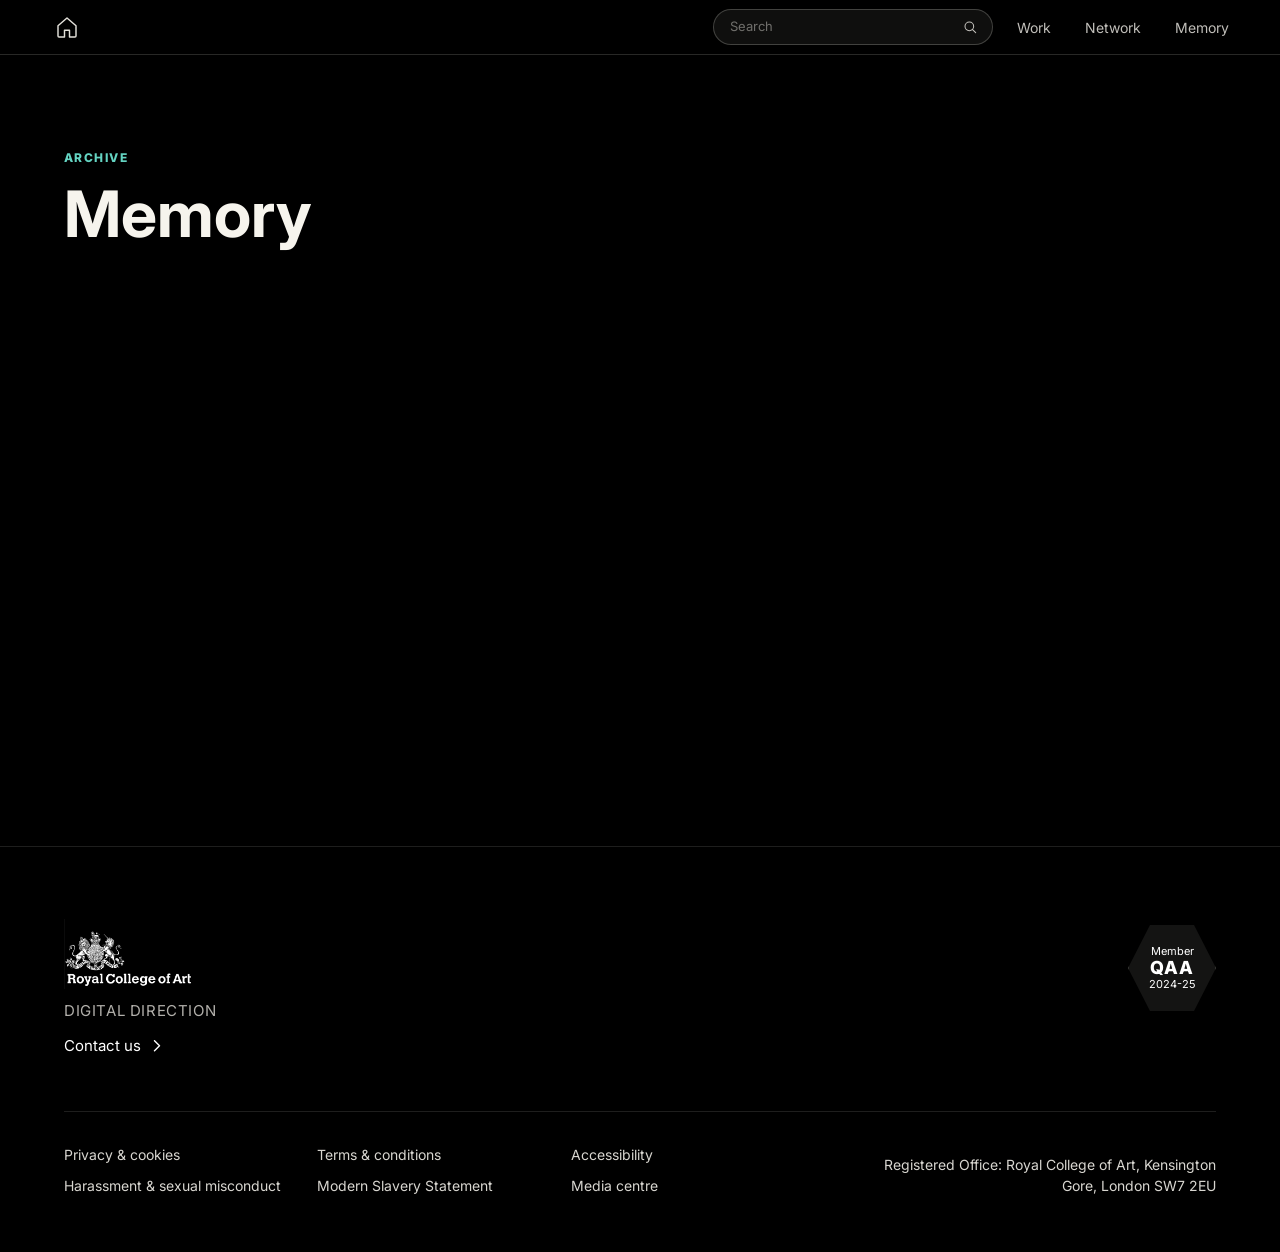
==== memory.html @ de83bcec "Update DD site with waterfall wall, network animation, and full member profiles. Add profile-driven " ====
<!doctype html>
<html lang="en">
  <head>
    <meta charset="utf-8">
    <meta name="viewport" content="width=device-width, initial-scale=1, viewport-fit=cover">
    <meta name="description" content="Memory">
    <title>Memory | Company Studio</title>
    <script src="js/responsive-controller.20260614-v1.js"></script>
    <link rel="preconnect" href="https://fonts.googleapis.com">
    <link rel="preconnect" href="https://fonts.gstatic.com" crossorigin>
    <link href="https://fonts.googleapis.com/css2?family=Inter:wght@400;700;800&display=swap" rel="stylesheet">
    <link rel="stylesheet" href="css/styles.css?v=20260903-memory">
  </head>
  <body>
    <header class="site-header solid" aria-label="Primary navigation">
      <a class="brand" href="index.html" aria-label="Home">
        <span class="brand-mark home-mark" aria-hidden="true">
          <svg viewBox="0 0 24 24" focusable="false">
            <path d="M3 10.8 12 3l9 7.8V21a1 1 0 0 1-1 1h-5.5v-6.8h-5V22H4a1 1 0 0 1-1-1V10.8Z"></path>
          </svg>
        </span>
      </a>
      <nav class="nav-links" aria-label="Main menu">
        <a href="index.html#work">Work</a>
        <a href="index.html#network">Network</a>
        <a href="memory.html" aria-current="page">Memory</a>
      </nav>
    </header>

    <main class="memory-page">
      <section class="memory-hero" aria-labelledby="memory-title">
        <p class="eyebrow">Archive</p>
        <h1 id="memory-title">Memory</h1>
      </section>
    </main>

    <script src="js/site-footer.20260903-v1.js?v=20260903-footer4"></script>
    <script src="js/header-search.20260902-v1.js?v=20260902-search-enter"></script>
  </body>
</html>
---- css/styles.css ----
:root {
  /* Responsive system:
     mobile <= 680px, tablet <= 1024px, desktop <= 1440px, wide > 1440px.
     CSS media queries own layout. JS only annotates html[data-breakpoint/data-input]. */
  --bg: #050812;
  --ink: #f6f4ed;
  --muted: #aeb5c2;
  --line: rgba(246, 244, 237, 0.18);
  --panel: rgba(11, 18, 30, 0.78);
  --accent: #e7f0ff;
  --amber: #e7b45d;
  --teal: #64d4c2;
  --coral: #eb756d;
  --green: #9fce7a;
  --page-gutter: clamp(18px, 4vw, 56px);
  --section-gutter: clamp(18px, 5vw, 156px);
  --home-gutter-extra: 0px;
  --header-height: 54px;
  --dock-size: 38px;
  /* Type scale from person "Related Works" block:
     body ≈ 17px, display ≈ 2.6–2.8× body. Profile panel uses the same ratio. */
  --text-body: clamp(15px, 0.95vw + 0.55rem, 17px);
  --text-display: clamp(28px, 2.4vw + 0.85rem, 48px);
  --text-name: clamp(36px, 4.2vw + 0.6rem, 88px);
  --text-project: clamp(28px, 2.4vw + 0.85rem, 48px);
  --text-label: clamp(11px, 0.35vw + 0.55rem, 12px);
  --text-social: clamp(14px, 0.55vw + 0.55rem, 17px);
  --text-media: clamp(18px, 1.6vw + 0.4rem, 42px);
  color-scheme: dark;
}

* {
  box-sizing: border-box;
}

html {
  scroll-behavior: smooth;
  background: #000;
  overflow-x: clip;
}

body {
  margin: 0;
  min-width: 320px;
  background: #000;
  color: var(--ink);
  font-family: Inter, ui-sans-serif, system-ui, -apple-system, BlinkMacSystemFont, "Segoe UI", sans-serif;
  overflow-x: clip;
}

body.profile-open {
  overflow: hidden;
}

body.home-page {
  --home-gutter-extra: 50px;
  --page-gutter: calc(clamp(18px, 4vw, 56px) + var(--home-gutter-extra));
  --section-gutter: calc(clamp(18px, 5vw, 156px) + var(--home-gutter-extra));
}

a {
  color: inherit;
  text-decoration: none;
}

.site-header {
  position: fixed;
  z-index: 20;
  top: 0;
  left: 0;
  right: 0;
  display: flex;
  align-items: center;
  justify-content: space-between;
  gap: 24px;
  min-height: var(--header-height);
  padding: max(9px, env(safe-area-inset-top)) var(--page-gutter) 9px;
  background: rgba(0, 0, 0, 0.5);
  border-bottom: 1px solid rgba(246, 244, 237, 0.16);
  box-shadow: 0 18px 40px rgba(0, 0, 0, 0.16);
  backdrop-filter: blur(26px) saturate(145%);
  -webkit-backdrop-filter: blur(26px) saturate(145%);
}

.site-header.solid {
  background: rgba(0, 0, 0, 0.5);
}

.brand {
  display: inline-flex;
  align-items: center;
  gap: 0;
  font-weight: 700;
}

.brand-mark {
  display: grid;
  width: 32px;
  height: 32px;
  place-items: center;
  border: 0;
  background: transparent;
  font-size: 13px;
  letter-spacing: 0;
}

.home-mark svg {
  width: 24px;
  height: 24px;
  overflow: visible;
}

.home-mark path {
  fill: none;
  stroke: rgba(246, 244, 237, 0.92);
  stroke-width: 1.45;
  stroke-linecap: round;
  stroke-linejoin: round;
}

.brand-name {
  display: none;
}

.visually-hidden {
  position: absolute;
  width: 1px;
  height: 1px;
  overflow: hidden;
  clip: rect(0 0 0 0);
  clip-path: inset(50%);
  white-space: nowrap;
}

.memory-page {
  min-height: calc(100dvh - var(--header-height));
  padding: calc(var(--header-height) + clamp(48px, 8vw, 96px)) var(--section-gutter)
    clamp(72px, 10vw, 120px);
  background: #000;
  color: var(--ink);
}

.memory-hero {
  display: grid;
  gap: 18px;
}

.memory-hero .eyebrow {
  color: var(--teal);
  margin: 0;
}

.memory-hero h1 {
  margin: 0;
  font-size: clamp(30px, 5vw, 72px);
  line-height: 0.98;
}

.section-anchor {
  display: block;
  height: 0;
  scroll-margin-top: calc(var(--header-height) + 12px);
}

.nav-links {
  display: flex;
  align-items: center;
  gap: clamp(14px, 3vw, 34px);
  color: rgba(246, 244, 237, 0.78);
  font-size: 14px;
}

.nav-links a {
  padding: 8px 0;
}

.nav-links a:hover {
  color: var(--ink);
}

.header-search {
  position: relative;
  flex: 1 1 auto;
  width: min(280px, 34vw);
  max-width: 280px;
  margin-left: auto;
}

.header-search-field {
  display: flex;
  align-items: center;
  gap: 6px;
  min-height: 36px;
  padding: 0 8px 0 14px;
  border: 1px solid rgba(246, 244, 237, 0.22);
  border-radius: 999px;
  background: rgba(246, 244, 237, 0.06);
  transition: border-color 180ms ease, background 180ms ease;
}

.header-search-field:focus-within {
  border-color: rgba(246, 244, 237, 0.42);
  background: rgba(246, 244, 237, 0.1);
}

.header-search-input {
  flex: 1 1 auto;
  min-width: 0;
  border: 0;
  background: transparent;
  color: var(--ink);
  font: inherit;
  font-size: 13px;
  line-height: 1.2;
  outline: none;
}

.header-search-input::placeholder {
  color: rgba(246, 244, 237, 0.42);
}

.header-search-input::-webkit-search-cancel-button {
  -webkit-appearance: none;
}

.header-search-button {
  display: grid;
  flex-shrink: 0;
  place-items: center;
  width: 28px;
  height: 28px;
  border: 0;
  border-radius: 50%;
  background: transparent;
  color: rgba(246, 244, 237, 0.78);
  padding: 0;
  cursor: pointer;
  transition: color 180ms ease, background 180ms ease;
}

.header-search-button:hover {
  color: var(--ink);
  background: rgba(246, 244, 237, 0.08);
}

.header-search-button svg {
  width: 16px;
  height: 16px;
}

.header-search-results {
  position: absolute;
  z-index: 40;
  top: calc(100% + 8px);
  left: 0;
  right: 0;
  overflow: hidden;
  border: 1px solid rgba(246, 244, 237, 0.18);
  border-radius: 14px;
  background: rgba(8, 8, 8, 0.96);
  box-shadow: 0 18px 40px rgba(0, 0, 0, 0.38);
  backdrop-filter: blur(18px);
  -webkit-backdrop-filter: blur(18px);
}

.header-search-result {
  display: block;
  width: 100%;
  border: 0;
  border-bottom: 1px solid rgba(246, 244, 237, 0.08);
  background: transparent;
  color: rgba(246, 244, 237, 0.88);
  padding: 11px 14px;
  font: inherit;
  font-size: 13px;
  line-height: 1.35;
  text-align: left;
  cursor: pointer;
}

.header-search-result:last-child {
  border-bottom: 0;
}

.header-search-result:hover,
.header-search-result:focus-visible {
  background: rgba(246, 244, 237, 0.08);
  color: var(--ink);
  outline: none;
}

.profile-panel-header .header-search {
  width: min(220px, 28vw);
  max-width: 220px;
}

.profile-panel-header .nav-links {
  margin-left: clamp(8px, 1.5vw, 14px);
  margin-right: clamp(8px, 1.5vw, 14px);
}

.social-dock {
  position: fixed;
  z-index: 30;
  left: clamp(14px, 2vw, 28px);
  bottom: clamp(14px, 2vw, 28px);
  display: flex;
  flex-direction: column;
  gap: 10px;
}

.social-dock a {
  display: grid;
  width: 38px;
  height: 38px;
  place-items: center;
  border: 1px solid rgba(246, 244, 237, 0.26);
  background: rgba(5, 8, 18, 0.5);
  color: var(--ink);
  font-size: 12px;
  font-weight: 700;
  backdrop-filter: blur(12px);
  transition: border-color 180ms ease, background 180ms ease, transform 180ms ease;
}

.social-dock a:hover {
  border-color: rgba(246, 244, 237, 0.72);
  background: rgba(246, 244, 237, 0.13);
  transform: translateX(3px);
}

.play-icon {
  width: 0;
  height: 0;
  margin-left: 3px;
  border-top: 7px solid transparent;
  border-bottom: 7px solid transparent;
  border-left: 12px solid var(--ink);
}

.hero {
  position: relative;
  min-height: 96vh;
  min-height: 100svh;
  overflow: hidden;
  background:
    radial-gradient(circle at 50% 42%, rgba(231, 240, 255, 0.06), transparent 46%),
    #000;
}

.network-canvas {
  position: absolute;
  inset: 0;
  width: 100%;
  height: 100%;
  z-index: 1;
  display: block;
  pointer-events: auto;
  touch-action: pan-y;
}

.hero-copy {
  position: relative;
  z-index: 2;
  width: min(740px, calc(100% - 36px));
  padding: 18vh clamp(18px, 4vw, 56px) 0;
  pointer-events: none;
}

.eyebrow {
  margin: 0 0 14px;
  color: var(--teal);
  font-size: 12px;
  font-weight: 800;
  letter-spacing: 0.12em;
  text-transform: uppercase;
}

.hero h1,
.project-hero h1 {
  margin: 0;
  max-width: 11ch;
  font-size: clamp(56px, 11vw, 150px);
  line-height: 0.9;
  letter-spacing: 0;
}

.hero p:not(.eyebrow) {
  max-width: 520px;
  margin: 28px 0 0;
  color: rgba(246, 244, 237, 0.74);
  font-size: clamp(17px, 2vw, 22px);
  line-height: 1.45;
}

.hero-status {
  position: absolute;
  z-index: 3;
  right: clamp(18px, 4vw, 56px);
  bottom: 32px;
  max-width: calc(100% - 36px);
  padding: 10px 12px;
  border: 1px solid var(--line);
  background: rgba(5, 8, 18, 0.48);
  color: rgba(246, 244, 237, 0.72);
  font-size: 13px;
  backdrop-filter: blur(12px);
  opacity: 0;
  transform: translateY(8px);
  transition: opacity 180ms ease, transform 180ms ease;
}

.hero:hover .hero-status {
  opacity: 1;
  transform: translateY(0);
}

.profile-panel {
  position: fixed;
  z-index: 60;
  inset: 0;
  color: var(--ink);
  font-family: Inter, ui-sans-serif, system-ui, -apple-system, BlinkMacSystemFont, "Segoe UI", sans-serif;
}

.profile-panel[hidden] {
  display: none;
}

.profile-scrim {
  position: absolute;
  inset: 0;
  border: 0;
  background: rgba(0, 0, 0, 0.72);
  cursor: default;
  opacity: 0;
  backdrop-filter: blur(8px);
  -webkit-backdrop-filter: blur(8px);
  transition: opacity 260ms ease;
}

.profile-sheet {
  position: absolute;
  top: var(--header-height);
  left: 0;
  right: 0;
  bottom: 0;
  overflow: auto;
  overflow-x: clip;
  background: #000;
  transform: translateY(28px);
  opacity: 0;
  transition: opacity 260ms ease, transform 260ms ease;
}

.profile-panel.is-open .profile-scrim,
.profile-panel.is-open .profile-sheet {
  opacity: 1;
}

.profile-panel.is-open .profile-sheet {
  transform: translateY(0);
}

.profile-panel-header {
  position: fixed;
  z-index: 72;
  top: 0;
  left: 0;
  right: 0;
}

.profile-panel-header .profile-close {
  position: static;
  z-index: auto;
  flex-shrink: 0;
  width: 40px;
  height: 40px;
  font-size: 26px;
}

.profile-close {
  position: fixed;
  z-index: 70;
  top: max(16px, env(safe-area-inset-top));
  right: max(16px, env(safe-area-inset-right));
  display: grid;
  place-items: center;
  width: 44px;
  height: 44px;
  border: 1px solid rgba(246, 244, 237, 0.24);
  border-radius: 50%;
  background: rgba(0, 0, 0, 0.72);
  color: var(--ink);
  padding: 0;
  font: inherit;
  font-size: 28px;
  line-height: 1;
  cursor: pointer;
  backdrop-filter: blur(12px);
  -webkit-backdrop-filter: blur(12px);
}

.profile-close:hover {
  border-color: rgba(246, 244, 237, 0.5);
  background: rgba(246, 244, 237, 0.1);
}

.profile-layout {
  display: grid;
  grid-template-columns: minmax(0, 1fr) minmax(0, 2fr);
  gap: clamp(40px, 6vw, 80px);
  box-sizing: border-box;
  width: 100%;
  max-width: none;
  margin: 0;
  padding:
    clamp(56px, 8vw, 88px)
    clamp(24px, 12.5vw, 12.5%)
    clamp(40px, 6vw, 88px);
}

.profile-aside,
.profile-work {
  min-width: 0;
}

.profile-aside {
  position: sticky;
  top: clamp(24px, 4vw, 40px);
  align-self: start;
  max-height: calc(100dvh - var(--header-height) - clamp(24px, 4vw, 40px) - clamp(40px, 6vw, 88px));
  overflow-y: auto;
  scrollbar-width: thin;
  scrollbar-color: rgba(246, 244, 237, 0.24) transparent;
}

.profile-section-kicker {
  display: inline-block;
  margin: 0;
  padding: 8px 14px;
  color: var(--muted);
  background: rgba(174, 181, 194, 0.12);
  border: 1px solid rgba(174, 181, 194, 0.32);
  border-radius: 999px;
  font-size: 15px;
  font-weight: 400;
  line-height: 25px;
  letter-spacing: -0.04em;
  text-transform: uppercase;
}

.profile-aside h2 {
  margin: 33px 0 0;
  max-width: none;
  font-size: clamp(36px, 4.8vw, 70px);
  font-weight: 800;
  line-height: 1;
  letter-spacing: -0.02em;
  text-wrap: balance;
}

.profile-bio {
  margin: clamp(24px, 3vw, 40px) 0 0;
  max-width: none;
  color: #fff;
  font-size: 15px;
  font-weight: 400;
  line-height: 25px;
  letter-spacing: -0.04em;
  text-align: justify;
  text-justify: inter-word;
  hyphens: auto;
  text-wrap: pretty;
}

.profile-bio p {
  margin: 0;
}

.profile-bio p + p {
  margin-top: clamp(16px, 2.2vw, 24px);
}

.profile-contact {
  margin: clamp(28px, 4vw, 48px) 0 0;
  padding: 0;
}

.profile-contact-row {
  display: grid;
  grid-template-columns: minmax(96px, 38%) minmax(0, 1fr);
  gap: clamp(12px, 2vw, 24px);
  align-items: start;
  margin: 0;
  padding: 14px 0;
  border-top: 1px solid rgba(255, 255, 255, 0.22);
}

.profile-contact-row:last-child {
  border-bottom: 1px solid rgba(255, 255, 255, 0.22);
}

.profile-contact-row dt {
  margin: 0;
  color: #fff;
  font-size: 15px;
  font-weight: 400;
  line-height: 25px;
  letter-spacing: -0.04em;
}

.profile-contact-row dd {
  margin: 0;
  color: #fff;
  font-size: 15px;
  font-weight: 400;
  line-height: 25px;
  letter-spacing: -0.04em;
  text-align: right;
  overflow-wrap: anywhere;
  word-break: break-word;
}

.profile-contact-row a {
  display: inline-block;
  color: inherit;
  text-decoration: none;
  transform: scale(1);
  transform-origin: right center;
  transition: transform 520ms cubic-bezier(0.19, 1, 0.22, 1);
}

.profile-contact-row a:hover {
  transform: scale(1.04);
  text-decoration: underline;
  text-underline-offset: 3px;
}

.profile-figure {
  margin: clamp(32px, 4vw, 56px) 0 0;
  overflow: visible;
}

.profile-figure[hidden] {
  display: none;
}

.profile-media {
  display: block;
  width: 100%;
  height: auto;
  aspect-ratio: auto;
  object-fit: contain;
  object-position: center top;
  background: #111;
  transform: scale(1);
  transition: transform 1000ms cubic-bezier(0.22, 1, 0.36, 1);
}

.profile-figure:hover .profile-media,
.profile-work-gallery .profile-figure:hover .profile-media {
  transform: scale(1.04);
}

.profile-work {
  min-width: 0;
  display: flex;
  flex-direction: column;
}

.profile-work-offset {
  width: 100%;
  aspect-ratio: 16 / 9;
  margin-bottom: clamp(28px, 4vw, 48px);
  flex-shrink: 0;
  pointer-events: none;
}

.profile-figure-portrait {
  overflow: visible;
}

.profile-figure-portrait.profile-figure-placeholder {
  aspect-ratio: 3 / 4;
  min-height: 180px;
  background: rgba(255, 255, 255, 0.04);
}

.profile-figure-placeholder .profile-media {
  visibility: hidden;
}

.profile-work-intro {
  flex-shrink: 0;
}

.profile-project-video {
  display: flex;
  flex-direction: column;
  gap: clamp(16px, 2vw, 24px);
  margin: clamp(24px, 3vw, 40px) 0 0;
}

.profile-project-video[hidden] {
  display: none;
}

.profile-video-block + .profile-video-block {
  margin-top: clamp(20px, 2.5vw, 32px);
}

.profile-video-title {
  margin: 0 0 10px;
  color: rgba(255, 255, 255, 0.88);
  font-size: 13px;
  font-weight: 600;
  letter-spacing: 0.08em;
  text-transform: uppercase;
}

.profile-video-link {
  margin: 0;
}

.profile-video-link a {
  color: #fff;
  text-decoration: underline;
  text-underline-offset: 0.18em;
}

.profile-video-link a:hover {
  opacity: 0.82;
}

.profile-video-embed {
  position: relative;
  width: 100%;
  aspect-ratio: 16 / 9;
  overflow: hidden;
  background: rgba(255, 255, 255, 0.04);
}

.profile-video-embed iframe {
  position: absolute;
  inset: 0;
  width: 100%;
  height: 100%;
  border: 0;
}

.profile-figure-featured {
  margin: clamp(24px, 3vw, 40px) 0 0;
}

.profile-project-description {
  margin: clamp(24px, 3vw, 40px) 0 0;
  max-width: none;
  color: #fff;
  font-size: 15px;
  font-weight: 400;
  line-height: 25px;
  letter-spacing: -0.01em;
  text-align: justify;
  text-justify: inter-word;
  hyphens: auto;
  text-wrap: pretty;
}

.profile-project-description:empty {
  display: none;
}

.profile-project-description p {
  margin: 0 0 1em;
}

.profile-project-description p:last-child {
  margin-bottom: 0;
}

.profile-work h3 {
  margin: 33px 0 0;
  max-width: none;
  color: #fff;
  font-size: clamp(32px, 4.2vw, 64px);
  font-weight: 700;
  line-height: 1.02;
  letter-spacing: -0.02em;
  text-wrap: balance;
}

.profile-work-gallery {
  display: grid;
  gap: clamp(10px, 1.2vw, 16px);
  margin-top: clamp(24px, 3vw, 40px);
}

.profile-work-gallery:empty {
  display: none;
}

.profile-work-gallery .profile-figure {
  margin: 0;
}

.video-section {
  padding: 112px var(--section-gutter) 108px;
  background: #000;
  color: var(--ink);
}

.section-heading {
  display: grid;
  grid-template-columns: minmax(0, 1fr) minmax(0, 1fr);
  align-items: end;
  gap: 24px;
  margin: 0;
}

.video-section-intro {
  display: grid;
  grid-template-columns: minmax(0, 1fr) minmax(0, 1fr);
  column-gap: 24px;
  row-gap: 24px;
  align-items: end;
  width: 100%;
  margin: 0 0 32px;
}

.video-section-eyebrow {
  grid-column: 1;
  grid-row: 1;
  margin: 0;
  color: var(--teal);
}

.video-section-title {
  grid-column: 2;
  grid-row: 1;
  margin: 0;
  font-size: clamp(30px, 5vw, 72px);
  line-height: 0.98;
  letter-spacing: 0;
  justify-self: end;
  text-align: right;
}

.wall-tags {
  grid-column: 1 / -1;
  grid-row: 2;
  display: flex;
  flex-wrap: wrap;
  gap: 10px;
  width: 100%;
  margin: 0;
  padding: 0;
}

.wall-tag {
  flex: 0 0 auto;
  border: 1px solid rgba(246, 244, 237, 0.08);
  border-radius: 999px;
  background: rgba(246, 244, 237, 0.1);
  color: rgba(246, 244, 237, 0.68);
  font: inherit;
  font-size: 13px;
  line-height: 1;
  white-space: nowrap;
  padding: 10px 16px;
  cursor: pointer;
  transition: background 180ms ease, color 180ms ease, border-color 180ms ease;
}

.wall-tag:hover,
.wall-tag:focus-visible {
  color: var(--ink);
  background: rgba(246, 244, 237, 0.14);
  border-color: rgba(246, 244, 237, 0.16);
}

.wall-tag.is-active {
  color: var(--ink);
  background: rgba(246, 244, 237, 0.2);
  border-color: rgba(246, 244, 237, 0.24);
}

.section-heading .eyebrow {
  color: var(--teal);
  justify-self: start;
}

.section-heading h2 {
  margin: 0;
  font-size: clamp(30px, 5vw, 72px);
  line-height: 0.98;
  letter-spacing: 0;
  justify-self: end;
  text-align: right;
}

.contact-band h2,
.project-copy h2 {
  margin: 0;
  font-size: clamp(30px, 5vw, 72px);
  line-height: 0.98;
  letter-spacing: 0;
}

.video-grid {
  column-count: 5;
  column-gap: clamp(16px, 2vw, 24px);
  background: #000;
}

.video-card {
  display: inline-block;
  width: 100%;
  margin: 0 0 clamp(16px, 2vw, 24px);
  overflow: hidden;
  border-radius: 20px;
  background: transparent;
  color: var(--ink);
  break-inside: avoid;
  opacity: 0;
  transform: translateY(calc(24px + var(--scroll-shift, 0px)));
  transition: opacity 420ms ease, transform 420ms ease, box-shadow 220ms ease;
  will-change: transform, opacity;
}

.video-card:hover {
  box-shadow: 0 18px 40px rgba(0, 0, 0, 0.32);
}

.video-card.is-visible {
  opacity: 1;
  transform: translateY(var(--scroll-shift, 0px));
}

.video-thumb {
  position: relative;
  display: block;
  min-height: 220px;
  overflow: hidden;
  border-radius: 20px;
  background:
    linear-gradient(135deg, var(--tile-a), transparent 56%),
    linear-gradient(315deg, var(--tile-b), transparent 48%),
    #121923;
}

.video-thumb.has-image {
  position: relative;
  display: block;
  width: 100%;
  min-height: 0;
  overflow: hidden;
  background: #10141b;
}

.video-card:nth-child(5n + 1) .video-thumb.has-image { aspect-ratio: 4 / 5; }
.video-card:nth-child(5n + 2) .video-thumb.has-image { aspect-ratio: 3 / 4; }
.video-card:nth-child(5n + 3) .video-thumb.has-image { aspect-ratio: 1 / 1; }
.video-card:nth-child(5n + 4) .video-thumb.has-image { aspect-ratio: 5 / 6; }
.video-card:nth-child(5n + 5) .video-thumb.has-image { aspect-ratio: 4 / 5; }

.video-thumb.has-image img {
  position: absolute;
  inset: 0;
  z-index: 0;
  display: block;
  width: 100%;
  height: 100%;
  object-fit: cover;
  object-position: center;
  background: #10141b;
  transition: transform 280ms ease;
}

.video-card:hover .video-thumb.has-image img {
  transform: scale(1.04);
}

.video-thumb.has-image::before,
.video-thumb.has-image::after {
  content: none;
}

.video-card:nth-child(2n) .video-thumb:not(.has-image) {
  min-height: 360px;
}

.video-card:nth-child(3n) .video-thumb:not(.has-image) {
  min-height: 450px;
}

.video-thumb::before {
  content: none;
}

.video-info {
  position: absolute;
  z-index: 2;
  left: 0;
  right: 0;
  bottom: 0;
  padding: 14px 16px 16px;
  background: rgba(0, 0, 0, 0.6);
  border-radius: 0 0 20px 20px;
}

.video-info h3 {
  margin: 0;
  font-size: 14px;
  font-weight: 700;
  line-height: 1.35;
  color: #fff;
}

.video-info p {
  margin: 6px 0 0;
  color: rgba(246, 244, 237, 0.72);
  font-size: 12px;
  line-height: 1.4;
}

.video-youtube-link {
  display: inline-flex;
  width: fit-content;
  margin-top: 16px;
  border-bottom: 1px solid rgba(246, 244, 237, 0.56);
  color: rgba(246, 244, 237, 0.82);
  font-size: 12px;
  font-weight: 800;
  letter-spacing: 0.04em;
  text-transform: uppercase;
}

.video-youtube-link:hover {
  color: var(--ink);
  border-bottom-color: var(--ink);
}

.video-card:hover .video-thumb:not(.has-image) {
  filter: saturate(1.12) contrast(1.04);
}

.load-more-wrap {
  display: flex;
  justify-content: center;
  padding: 36px 0 0;
}

.load-more-button {
  min-width: 150px;
  border: 1px solid rgba(246, 244, 237, 0.28);
  background: rgba(246, 244, 237, 0.08);
  color: var(--ink);
  padding: 13px 18px;
  font: inherit;
  font-size: 14px;
  font-weight: 800;
  cursor: pointer;
  transition: background 180ms ease, transform 180ms ease;
}

.load-more-button:hover {
  background: rgba(246, 244, 237, 0.16);
  transform: translateY(-1px);
}

.load-more-button[hidden] {
  display: none;
}

.contact-band {
  display: flex;
  align-items: end;
  justify-content: space-between;
  gap: 28px;
  padding: 74px var(--page-gutter) 92px;
  background: #000;
}

.contact-band .eyebrow {
  color: var(--amber);
}

.text-link,
.back-link {
  display: inline-flex;
  width: fit-content;
  border-bottom: 1px solid currentColor;
  color: var(--ink);
  font-weight: 700;
}

.project-page {
  background: #000;
  color: var(--ink);
}

.person-page {
  min-height: 100vh;
  background: #000;
  color: var(--ink);
}

.project-hero {
  min-height: 68vh;
  padding: 132px clamp(18px, 4vw, 56px) 64px;
  background:
    linear-gradient(135deg, rgba(5, 8, 18, 0.22), rgba(5, 8, 18, 0.72)),
    var(--detail-bg, #18212c);
  color: var(--ink);
}

.person-hero {
  min-height: 58vh;
  padding: 132px clamp(18px, 4vw, 56px) 64px;
  background:
    radial-gradient(circle at 26% 28%, rgba(168, 38, 255, 0.32), transparent 34%),
    linear-gradient(135deg, #050509 0%, #161022 54%, #050509 100%);
  color: var(--ink);
}

.back-link {
  margin-bottom: 48px;
  color: rgba(246, 244, 237, 0.84);
}

.project-kicker {
  margin-bottom: 14px;
  color: var(--teal);
  font-size: 12px;
  font-weight: 800;
  letter-spacing: 0.12em;
  text-transform: uppercase;
}

.project-hero p {
  max-width: 660px;
  margin: 26px 0 0;
  color: rgba(246, 244, 237, 0.72);
  font-size: clamp(18px, 2vw, 24px);
  line-height: 1.45;
}

.person-hero h1 {
  max-width: min(18ch, 100%);
  margin: 0;
  font-size: var(--text-name);
  line-height: 0.96;
  letter-spacing: -0.02em;
  text-wrap: balance;
}

.person-hero p:not(.project-kicker) {
  max-width: min(68ch, 100%);
  margin: 24px 0 0;
  color: rgba(246, 244, 237, 0.72);
  font-size: var(--text-body);
  line-height: 1.55;
}

.project-layout {
  display: grid;
  grid-template-columns: minmax(0, 1.35fr) minmax(300px, 0.65fr);
  gap: clamp(24px, 4vw, 56px);
  padding: 56px clamp(18px, 4vw, 56px) 100px;
}

.person-layout {
  display: grid;
  grid-template-columns: minmax(0, 1.25fr) minmax(300px, 0.75fr);
  gap: clamp(24px, 4vw, 56px);
  padding: 56px clamp(18px, 4vw, 56px) 100px;
}

.project-media {
  min-height: 58vh;
  background:
    linear-gradient(135deg, var(--tile-a), transparent 58%),
    linear-gradient(315deg, var(--tile-b), transparent 48%),
  #10141b;
}

.person-work-preview {
  display: grid;
  min-height: 54vh;
  place-items: center;
  overflow: hidden;
  background:
    linear-gradient(135deg, rgba(168, 38, 255, 0.92), transparent 58%),
    linear-gradient(315deg, rgba(100, 212, 194, 0.72), transparent 48%),
    #10141b;
  color: rgba(246, 244, 237, 0.76);
  font-size: var(--text-media);
  font-weight: 800;
}

.project-copy {
  align-self: start;
  position: sticky;
  top: 104px;
}

.project-copy h2 {
  font-size: var(--text-display);
  line-height: 1.05;
}

.project-copy p {
  color: rgba(246, 244, 237, 0.72);
  font-size: var(--text-body);
  line-height: 1.65;
}

.project-meta {
  display: grid;
  gap: 12px;
  margin: 30px 0 0;
}

.project-meta div {
  display: flex;
  justify-content: space-between;
  gap: 18px;
  padding-top: 12px;
  border-top: 1px solid rgba(246, 244, 237, 0.18);
}

.project-meta dt {
  color: rgba(246, 244, 237, 0.54);
  font-size: var(--text-label);
  font-weight: 800;
  text-transform: uppercase;
}

.project-meta dd {
  margin: 0;
  text-align: right;
  font-size: var(--text-body);
}

.hero-status {
  display: none !important;
}

@media (max-width: 1600px) {
  .video-grid {
    column-count: 4;
  }
}

@media (max-width: 1200px) {
  .video-grid {
    column-count: 3;
  }
}

@media (max-width: 1024px) {
  .video-grid {
    column-count: 2;
  }

  .project-layout,
  .person-layout {
    grid-template-columns: 1fr;
  }

  .profile-layout {
    grid-template-columns: 1fr;
    gap: clamp(40px, 8vw, 64px);
    padding:
      clamp(64px, 10vw, 88px)
      clamp(22px, 6vw, 48px)
      clamp(40px, 6vw, 72px);
  }

  .profile-aside {
    position: static;
    max-height: none;
    overflow-y: visible;
  }

  .profile-aside h2,
  .profile-work h3 {
    max-width: none;
  }

  .project-copy {
    position: static;
  }
}

@media (max-width: 680px) {
  :root {
    --header-height: 52px;
    --page-gutter: 16px;
    --section-gutter: 16px;
    --text-body: clamp(14px, 3.6vw, 16px);
    --text-display: clamp(24px, 6.4vw, 34px);
    --text-name: clamp(30px, 8.2vw, 46px);
    --text-project: clamp(24px, 6.4vw, 34px);
    --text-social: 14px;
    --text-media: clamp(16px, 4.5vw, 28px);
  }

  body.home-page {
    --page-gutter: calc(16px + var(--home-gutter-extra));
    --section-gutter: calc(16px + var(--home-gutter-extra));
  }

  .site-header {
    gap: 12px;
  }

  .header-search {
    width: min(160px, 34vw);
    max-width: 160px;
  }

  .header-search-input {
    font-size: 12px;
  }

  .profile-panel-header .header-search {
    width: min(120px, 26vw);
    max-width: 120px;
  }

  .nav-links {
    gap: clamp(10px, 2.8vw, 14px);
    font-size: clamp(11px, 3.2vw, 13px);
  }

  .nav-links a {
    min-height: 44px;
    display: inline-flex;
    align-items: center;
  }

  .hero {
    min-height: 100svh;
    min-height: 100dvh;
  }

  .hero-copy {
    padding-top: 16vh;
  }

  .hero-status {
    right: var(--page-gutter);
    left: var(--page-gutter);
    bottom: calc(68px + env(safe-area-inset-bottom));
    max-width: none;
    text-align: center;
  }

  .profile-layout {
    gap: 36px;
    padding:
      calc(56px + env(safe-area-inset-top))
      18px
      calc(48px + env(safe-area-inset-bottom));
  }

  .profile-contact-row {
    grid-template-columns: 1fr;
    gap: 6px;
  }

  .profile-contact-row dd {
    text-align: left;
  }

  .profile-work-offset {
    margin-bottom: 20px;
  }

  .profile-work h3 {
    margin-top: 24px;
  }

  .person-layout,
  .project-layout {
    padding: 32px var(--page-gutter) 72px;
  }

  .person-work-preview,
  .project-media {
    min-height: 42vh;
  }

  .social-dock {
    left: max(12px, env(safe-area-inset-left));
    right: auto;
    bottom: max(12px, env(safe-area-inset-bottom));
    flex-direction: column;
    transform: none;
  }

  .social-dock a {
    width: 44px;
    height: 44px;
  }

  .social-dock a:hover {
    transform: translateX(3px);
  }

  .video-section {
    padding: 60px var(--section-gutter) 88px;
  }

  .video-section-intro {
    display: block;
  }

  .video-section-title {
    text-align: left;
  }

  .section-heading,
  .contact-band {
    display: block;
  }

  .section-heading h2 {
    text-align: left;
  }

  .video-grid {
    column-count: 1;
  }

  .video-card:nth-child(2n) .video-thumb:not(.has-image),
  .video-card:nth-child(3n) .video-thumb:not(.has-image) {
    min-height: 280px;
  }

  .contact-band {
    padding-bottom: calc(100px + env(safe-area-inset-bottom));
  }

  .contact-band .text-link {
    margin-top: 24px;
  }

  .project-hero,
  .person-hero {
    min-height: 58vh;
    padding-top: 110px;
  }

  .project-meta div {
    flex-direction: column;
    align-items: flex-start;
    gap: 6px;
  }

  .project-meta dd {
    text-align: left;
  }
}

@media (hover: none) and (pointer: coarse) {
  .hero-status {
    opacity: 1;
    transform: none;
  }

  .hero:hover .hero-status {
    opacity: 1;
    transform: none;
  }
}

html[data-input="touch"] .hero-status,
html[data-input="hybrid"] .hero-status {
  opacity: 1;
  transform: none;
}

html[data-input="touch"] .event-accordion-tab,
html[data-input="hybrid"] .event-accordion-tab,
html[data-input="touch"] .load-more-button,
html[data-input="hybrid"] .load-more-button {
  min-height: 44px;
}

@media (prefers-reduced-motion: reduce) {
  .event-accordion-panel,
  .event-display-inner,
  .video-card {
    animation: none;
    transition: none;
  }

  .profile-media,
  .profile-contact-row a {
    transition: none;
  }

  .profile-figure:hover .profile-media,
  .profile-work-gallery .profile-figure:hover .profile-media,
  .profile-contact-row a:hover {
    transform: none;
  }
}

.site-rca-footer {
  width: 100%;
  background: #000;
  color: rgba(246, 244, 237, 0.88);
  border-top: 1px solid rgba(246, 244, 237, 0.12);
}

.site-rca-footer__inner {
  width: 100%;
  max-width: none;
  margin: 0;
  padding: clamp(40px, 6vw, 72px) var(--section-gutter) clamp(32px, 5vw, 56px);
}

.site-rca-footer__upper {
  display: grid;
  grid-template-columns: minmax(0, 1fr) auto;
  gap: clamp(24px, 4vw, 48px);
  align-items: start;
}

.site-rca-footer__brand {
  display: flex;
  flex-direction: column;
  align-items: flex-start;
  gap: 12px;
}

.site-rca-footer__logo {
  display: inline-flex;
  color: #fff;
  text-decoration: none;
}

.site-rca-footer__programme {
  margin: 0;
  color: rgba(246, 244, 237, 0.72);
  font-size: clamp(13px, 1.6vw, 15px);
  font-weight: 400;
  letter-spacing: 0.04em;
  text-transform: uppercase;
}

.site-rca-footer__logo-image {
  display: block;
  width: auto;
  height: clamp(52px, 8vw, 70px);
  max-width: min(220px, 62vw);
}

.site-rca-footer__contact {
  display: inline-flex;
  align-items: center;
  gap: 10px;
  margin-top: 4px;
  color: #fff;
  font-size: 15px;
  text-decoration: none;
}

.site-rca-footer__contact svg {
  width: 12px;
  height: 12px;
}

.site-rca-footer__contact:hover,
.site-rca-footer__logo:hover,
.site-rca-footer__link:hover {
  opacity: 0.78;
}

.site-rca-footer__qaa {
  display: grid;
  justify-items: center;
  align-content: center;
  width: 88px;
  height: 98px;
  clip-path: polygon(25% 6%, 75% 6%, 100% 50%, 75% 94%, 25% 94%, 0 50%);
  background: rgba(246, 244, 237, 0.08);
  border: 1px solid rgba(246, 244, 237, 0.18);
  color: #fff;
  text-decoration: none;
  font-size: 11px;
  line-height: 1.15;
  text-align: center;
}

.site-rca-footer__qaa-title {
  font-size: 18px;
  font-weight: 800;
  letter-spacing: 0.04em;
}

.site-rca-footer__lower {
  display: grid;
  grid-template-columns: minmax(0, 2fr) minmax(220px, 1fr);
  gap: clamp(24px, 4vw, 48px);
  align-items: end;
  margin-top: clamp(36px, 5vw, 56px);
  padding-top: clamp(24px, 3vw, 32px);
  border-top: 1px solid rgba(246, 244, 237, 0.12);
}

.site-rca-footer__links {
  display: grid;
  grid-template-columns: repeat(3, minmax(0, 1fr));
  gap: 10px 24px;
}

.site-rca-footer__link {
  color: rgba(246, 244, 237, 0.88);
  font-size: 14px;
  line-height: 1.5;
  text-decoration: none;
}

.site-rca-footer__address {
  margin: 0;
  color: rgba(246, 244, 237, 0.88);
  font-size: 14px;
  line-height: 1.5;
  text-align: right;
}

@media (max-width: 900px) {
  .site-rca-footer__upper {
    grid-template-columns: 1fr;
  }

  .site-rca-footer__qaa {
    justify-self: start;
  }

  .site-rca-footer__lower {
    grid-template-columns: 1fr;
  }

  .site-rca-footer__links {
    grid-template-columns: 1fr 1fr;
  }

  .site-rca-footer__address {
    text-align: left;
  }
}

@media (max-width: 680px) {
  .site-rca-footer__links {
    grid-template-columns: 1fr;
  }
}

html,
body,
body * {
  cursor: url("data:image/svg+xml,%3Csvg xmlns='http://www.w3.org/2000/svg' width='16' height='16' viewBox='0 0 16 16'%3E%3Ccircle cx='8' cy='8' r='4' fill='%23f6f4ed'/%3E%3C/svg%3E") 8 8, auto !important;
}
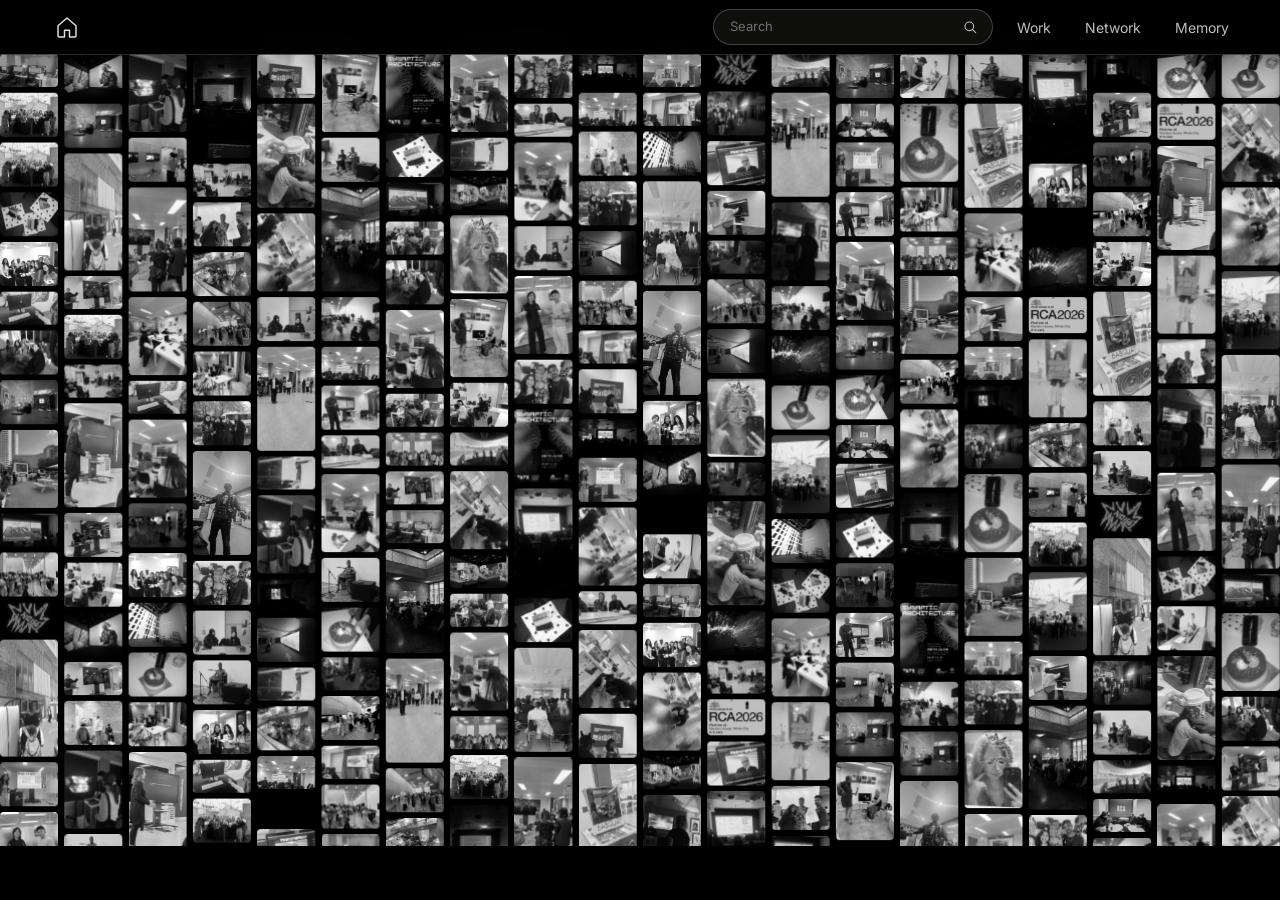
==== commit 971e6f67: "Add Memory photo wall with select repulsion, and update member media. Ship the full-viewport Memory " ====
--- a/memory.html
+++ b/memory.html
@@ -3,15 +3,15 @@
   <head>
     <meta charset="utf-8">
     <meta name="viewport" content="width=device-width, initial-scale=1, viewport-fit=cover">
-    <meta name="description" content="Memory">
+    <meta name="description" content="Memory archive wall for Digital Direction.">
     <title>Memory | Company Studio</title>
     <script src="js/responsive-controller.20260614-v1.js"></script>
     <link rel="preconnect" href="https://fonts.googleapis.com">
     <link rel="preconnect" href="https://fonts.gstatic.com" crossorigin>
     <link href="https://fonts.googleapis.com/css2?family=Inter:wght@400;700;800&display=swap" rel="stylesheet">
-    <link rel="stylesheet" href="css/styles.css?v=20260903-memory">
+    <link rel="stylesheet" href="css/styles.css?v=20260903-memory-scale3">
   </head>
-  <body>
+  <body class="memory-body">
     <header class="site-header solid" aria-label="Primary navigation">
       <a class="brand" href="index.html" aria-label="Home">
         <span class="brand-mark home-mark" aria-hidden="true">
@@ -27,14 +27,15 @@
       </nav>
     </header>
 
-    <main class="memory-page">
-      <section class="memory-hero" aria-labelledby="memory-title">
-        <p class="eyebrow">Archive</p>
-        <h1 id="memory-title">Memory</h1>
+    <main class="memory-page memory-page--wall">
+      <section class="memory-wall-section" aria-label="Memory photo wall">
+        <div class="memory-wall" id="memoryWall"></div>
       </section>
     </main>
 
     <script src="js/site-footer.20260903-v1.js?v=20260903-footer4"></script>
+    <script src="js/profiles.20260902-v1.js?v=20260903-xinyang2"></script>
     <script src="js/header-search.20260902-v1.js?v=20260902-search-enter"></script>
+    <script src="js/memory-wall.20260903-v1.js?v=20260903-v11"></script>
   </body>
 </html>
--- a/css/styles.css
+++ b/css/styles.css
@@ -140,6 +140,91 @@
   color: var(--ink);
 }
 
+.memory-body {
+  height: 100dvh;
+  max-height: 100dvh;
+  overflow: hidden;
+  background: #000;
+}
+
+html:has(.memory-body) {
+  height: 100%;
+  overflow: hidden;
+}
+
+.memory-body .site-rca-footer {
+  display: none;
+}
+
+.memory-page--wall {
+  min-height: 0;
+  height: calc(100dvh - var(--header-height));
+  padding: var(--header-height) 0 0;
+  overflow: hidden;
+}
+
+.memory-wall-section {
+  position: relative;
+  width: 100%;
+  height: 100%;
+  min-height: 0;
+  background: #000;
+  overflow: hidden;
+}
+
+.memory-wall {
+  position: relative;
+  width: 100%;
+  height: 100%;
+  min-height: 0;
+  margin: 0 auto;
+  overflow: hidden;
+  touch-action: none;
+  cursor: crosshair;
+}
+
+.memory-tile {
+  position: absolute;
+  top: 0;
+  left: 0;
+  display: block;
+  padding: 0;
+  border: 0;
+  border-radius: 4px;
+  overflow: hidden;
+  background: transparent;
+  cursor: pointer;
+  transform-origin: center center;
+  will-change: transform;
+  pointer-events: none;
+}
+
+.memory-tile img {
+  display: block;
+  width: 100%;
+  height: 100%;
+  object-fit: contain;
+  object-position: center;
+  pointer-events: none;
+  user-select: none;
+  background: transparent;
+  filter: grayscale(1);
+  transition: filter 220ms ease;
+}
+
+.memory-tile.is-active {
+  z-index: 2;
+}
+
+.memory-tile.is-active img {
+  filter: grayscale(0);
+}
+
+.memory-focus,
+.memory-focus__img {
+  display: none !important;
+}
+
 .memory-hero {
   display: grid;
   gap: 18px;
@@ -639,7 +724,7 @@
 
 .profile-figure {
   margin: clamp(32px, 4vw, 56px) 0 0;
-  overflow: visible;
+  overflow: hidden;
 }
 
 .profile-figure[hidden] {
@@ -655,6 +740,7 @@
   object-position: center top;
   background: #111;
   transform: scale(1);
+  transform-origin: center center;
   transition: transform 1000ms cubic-bezier(0.22, 1, 0.36, 1);
 }
 
@@ -678,7 +764,7 @@
 }
 
 .profile-figure-portrait {
-  overflow: visible;
+  overflow: hidden;
 }
 
 .profile-figure-portrait.profile-figure-placeholder {
@@ -802,6 +888,15 @@
 
 .profile-work-gallery .profile-figure {
   margin: 0;
+}
+
+/* Desktop profile kicker labels — mobile variant hidden until <=680px */
+.profile-kicker-label-mobile {
+  display: none;
+}
+
+.profile-mobile-meta {
+  display: none;
 }
 
 .video-section {
@@ -908,15 +1003,16 @@
 }
 
 .video-grid {
-  column-count: 5;
-  column-gap: clamp(16px, 2vw, 24px);
+  display: grid;
+  grid-template-columns: repeat(5, minmax(0, 1fr));
+  gap: clamp(16px, 2vw, 24px);
   background: #000;
 }
 
 .video-card {
-  display: inline-block;
-  width: 100%;
-  margin: 0 0 clamp(16px, 2vw, 24px);
+  display: block;
+  width: auto;
+  margin: 0;
   overflow: hidden;
   border-radius: 20px;
   background: transparent;
@@ -1247,21 +1343,15 @@
   display: none !important;
 }
 
-@media (max-width: 1600px) {
-  .video-grid {
-    column-count: 4;
-  }
-}
-
 @media (max-width: 1200px) {
   .video-grid {
-    column-count: 3;
+    grid-template-columns: repeat(3, minmax(0, 1fr));
   }
 }
 
 @media (max-width: 1024px) {
   .video-grid {
-    column-count: 2;
+    grid-template-columns: repeat(2, minmax(0, 1fr));
   }
 
   .project-layout,
@@ -1330,6 +1420,177 @@
     max-width: 120px;
   }
 
+  .profile-panel-header .nav-links {
+    display: none;
+  }
+
+  .profile-mobile-meta {
+    display: grid;
+    grid-template-columns: minmax(0, auto) minmax(0, 1fr) minmax(0, auto);
+    gap: 10px;
+    align-items: center;
+    padding: 14px 18px;
+    border-bottom: 1px solid rgba(255, 255, 255, 0.14);
+    color: rgba(255, 255, 255, 0.78);
+    font-size: 10px;
+    font-weight: 400;
+    letter-spacing: 0.08em;
+    line-height: 1.2;
+    text-transform: uppercase;
+  }
+
+  .profile-mobile-meta__name {
+    min-width: 0;
+    overflow: hidden;
+    text-align: center;
+    text-overflow: ellipsis;
+    white-space: nowrap;
+  }
+
+  .profile-mobile-meta__site {
+    color: inherit;
+    text-decoration: none;
+    white-space: nowrap;
+  }
+
+  .profile-kicker-label-desktop {
+    display: none;
+  }
+
+  .profile-kicker-label-mobile {
+    display: inline;
+  }
+
+  .profile-layout {
+    display: flex;
+    flex-direction: column;
+    gap: 0;
+    padding: 0 0 calc(48px + env(safe-area-inset-bottom));
+  }
+
+  .profile-aside,
+  .profile-work,
+  .profile-work-intro {
+    display: contents;
+  }
+
+  .profile-aside > .profile-section-kicker,
+  .profile-aside > h2,
+  .profile-work-offset {
+    display: none !important;
+  }
+
+  #profilePortraitWrap {
+    order: 1;
+    margin: 0;
+  }
+
+  #profilePanelSummary {
+    order: 2;
+    margin: 0;
+    padding: clamp(20px, 5vw, 28px) 18px 0;
+  }
+
+  #profileContact {
+    order: 3;
+    margin: clamp(20px, 5vw, 28px) 18px 0;
+    padding: 0;
+  }
+
+  .profile-work-intro .profile-section-kicker {
+    order: 4;
+    margin: clamp(28px, 7vw, 36px) 18px 0;
+    padding: 0;
+    border: 0;
+    border-radius: 0;
+    background: none;
+    color: rgba(255, 255, 255, 0.72);
+    font-size: 10px;
+    font-weight: 400;
+    letter-spacing: 0.08em;
+    line-height: 1.2;
+    text-transform: uppercase;
+  }
+
+  #profileFeaturedWrap {
+    order: 5;
+    margin: clamp(14px, 4vw, 20px) 0 0;
+  }
+
+  #profileProjectVideoWrap {
+    order: 5;
+    margin: clamp(14px, 4vw, 20px) 0 0;
+    padding: 0;
+  }
+
+  #profileProjectVideoWrap:not([hidden]) + #profileFeaturedWrap {
+    order: 6;
+  }
+
+  #profileProjectTitle {
+    order: 7;
+    margin: clamp(20px, 5vw, 28px) 18px 0;
+    font-size: 36px;
+    font-weight: 700;
+    line-height: 1.05;
+    letter-spacing: -0.02em;
+  }
+
+  #profileProjectDescription {
+    order: 8;
+    margin: clamp(16px, 4vw, 24px) 18px 0;
+  }
+
+  #profileWorkGallery {
+    order: 9;
+    gap: clamp(8px, 2vw, 12px);
+    margin: clamp(20px, 5vw, 28px) 0 0;
+  }
+
+  .profile-bio,
+  .profile-project-description {
+    color: #fff;
+    font-size: 18px;
+    font-weight: 400;
+    line-height: 26px;
+    letter-spacing: -0.05em;
+    text-align: left;
+    text-justify: auto;
+    hyphens: none;
+  }
+
+  .profile-contact-row {
+    grid-template-columns: minmax(88px, 42%) minmax(0, 1fr);
+    gap: 12px;
+    padding: 16px 0;
+  }
+
+  .profile-contact-row dd {
+    text-align: right;
+  }
+
+  .profile-media {
+    object-fit: cover;
+    object-position: center;
+  }
+
+  .profile-figure-portrait .profile-media,
+  .profile-figure-featured .profile-media,
+  .profile-work-gallery .profile-media {
+    width: 100%;
+    aspect-ratio: 4 / 5;
+    height: auto;
+  }
+
+  .profile-figure-featured .profile-media,
+  .profile-work-gallery .profile-media {
+    aspect-ratio: 16 / 10;
+  }
+
+  .profile-project-video .profile-video-embed {
+    border-radius: 0;
+  }
+
   .nav-links {
     gap: clamp(10px, 2.8vw, 14px);
     font-size: clamp(11px, 3.2vw, 13px);
@@ -1358,31 +1619,6 @@
     text-align: center;
   }
 
-  .profile-layout {
-    gap: 36px;
-    padding:
-      calc(56px + env(safe-area-inset-top))
-      18px
-      calc(48px + env(safe-area-inset-bottom));
-  }
-
-  .profile-contact-row {
-    grid-template-columns: 1fr;
-    gap: 6px;
-  }
-
-  .profile-contact-row dd {
-    text-align: left;
-  }
-
-  .profile-work-offset {
-    margin-bottom: 20px;
-  }
-
-  .profile-work h3 {
-    margin-top: 24px;
-  }
-
   .person-layout,
   .project-layout {
     padding: 32px var(--page-gutter) 72px;
@@ -1432,7 +1668,7 @@
   }
 
   .video-grid {
-    column-count: 1;
+    grid-template-columns: 1fr;
   }
 
   .video-card:nth-child(2n) .video-thumb:not(.has-image),
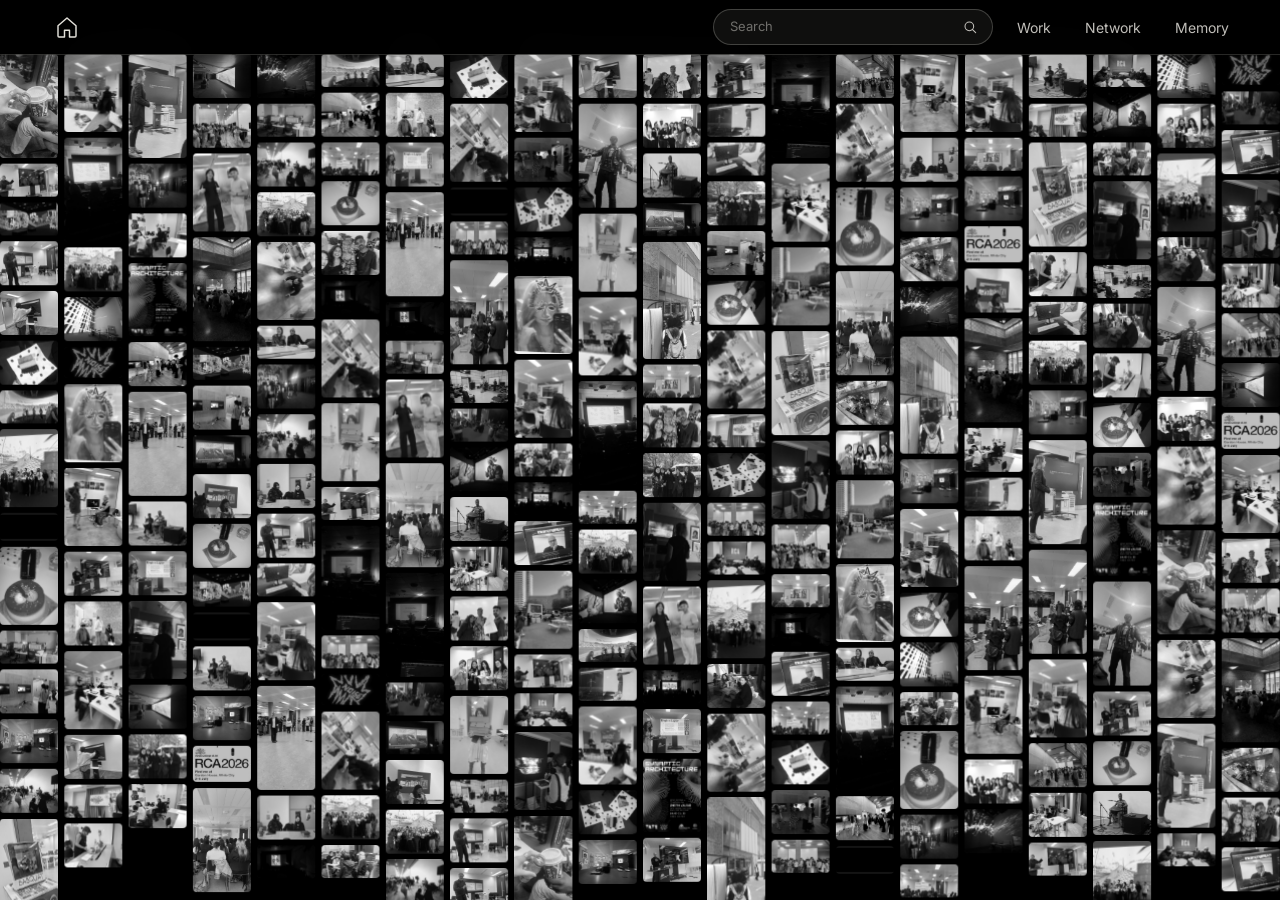
==== commit 00c83bdb: "Fix mobile Memory wall, scroll-driven DD hero, and Pinterest-style tags. Keep desktop layout unchang" ====
--- a/memory.html
+++ b/memory.html
@@ -9,7 +9,7 @@
     <link rel="preconnect" href="https://fonts.googleapis.com">
     <link rel="preconnect" href="https://fonts.gstatic.com" crossorigin>
     <link href="https://fonts.googleapis.com/css2?family=Inter:wght@400;700;800&display=swap" rel="stylesheet">
-    <link rel="stylesheet" href="css/styles.css?v=20260903-memory-scale3">
+    <link rel="stylesheet" href="css/styles.css?v=20260903-mobile1">
   </head>
   <body class="memory-body">
     <header class="site-header solid" aria-label="Primary navigation">
@@ -36,6 +36,6 @@
     <script src="js/site-footer.20260903-v1.js?v=20260903-footer4"></script>
     <script src="js/profiles.20260902-v1.js?v=20260903-xinyang2"></script>
     <script src="js/header-search.20260902-v1.js?v=20260902-search-enter"></script>
-    <script src="js/memory-wall.20260903-v1.js?v=20260903-v11"></script>
+    <script src="js/memory-wall.20260903-v1.js?v=20260903-v12"></script>
   </body>
 </html>
--- a/css/styles.css
+++ b/css/styles.css
@@ -158,7 +158,7 @@
 
 .memory-page--wall {
   min-height: 0;
-  height: calc(100dvh - var(--header-height));
+  height: 100dvh;
   padding: var(--header-height) 0 0;
   overflow: hidden;
 }
@@ -192,7 +192,7 @@
   border: 0;
   border-radius: 4px;
   overflow: hidden;
-  background: transparent;
+  background: #141414;
   cursor: pointer;
   transform-origin: center center;
   will-change: transform;
@@ -1658,6 +1658,31 @@
     text-align: left;
   }
 
+  .wall-tags {
+    display: flex;
+    flex-wrap: nowrap;
+    gap: 8px;
+    width: auto;
+    max-width: none;
+    margin: 16px calc(var(--section-gutter) * -1) 0;
+    padding: 2px var(--section-gutter) 6px;
+    overflow-x: auto;
+    overflow-y: hidden;
+    -webkit-overflow-scrolling: touch;
+    scrollbar-width: none;
+    overscroll-behavior-x: contain;
+  }
+
+  .wall-tags::-webkit-scrollbar {
+    display: none;
+  }
+
+  .wall-tag {
+    flex: 0 0 auto;
+    padding: 9px 14px;
+    font-size: 12px;
+  }
+
   .section-heading,
   .contact-band {
     display: block;
@@ -1668,12 +1693,29 @@
   }
 
   .video-grid {
-    grid-template-columns: 1fr;
+    grid-template-columns: repeat(2, minmax(0, 1fr));
+    gap: 12px;
+  }
+
+  .hero {
+    min-height: 200svh;
+    height: 200svh;
+    overflow: visible;
+  }
+
+  .network-canvas {
+    position: sticky;
+    top: 0;
+    left: 0;
+    inset: auto;
+    width: 100%;
+    height: 100svh;
+    max-height: 100dvh;
   }
 
   .video-card:nth-child(2n) .video-thumb:not(.has-image),
   .video-card:nth-child(3n) .video-thumb:not(.has-image) {
-    min-height: 280px;
+    min-height: 220px;
   }
 
   .contact-band {
@@ -1698,6 +1740,10 @@
 
   .project-meta dd {
     text-align: left;
+  }
+
+  .memory-wall {
+    touch-action: manipulation;
   }
 }
 
